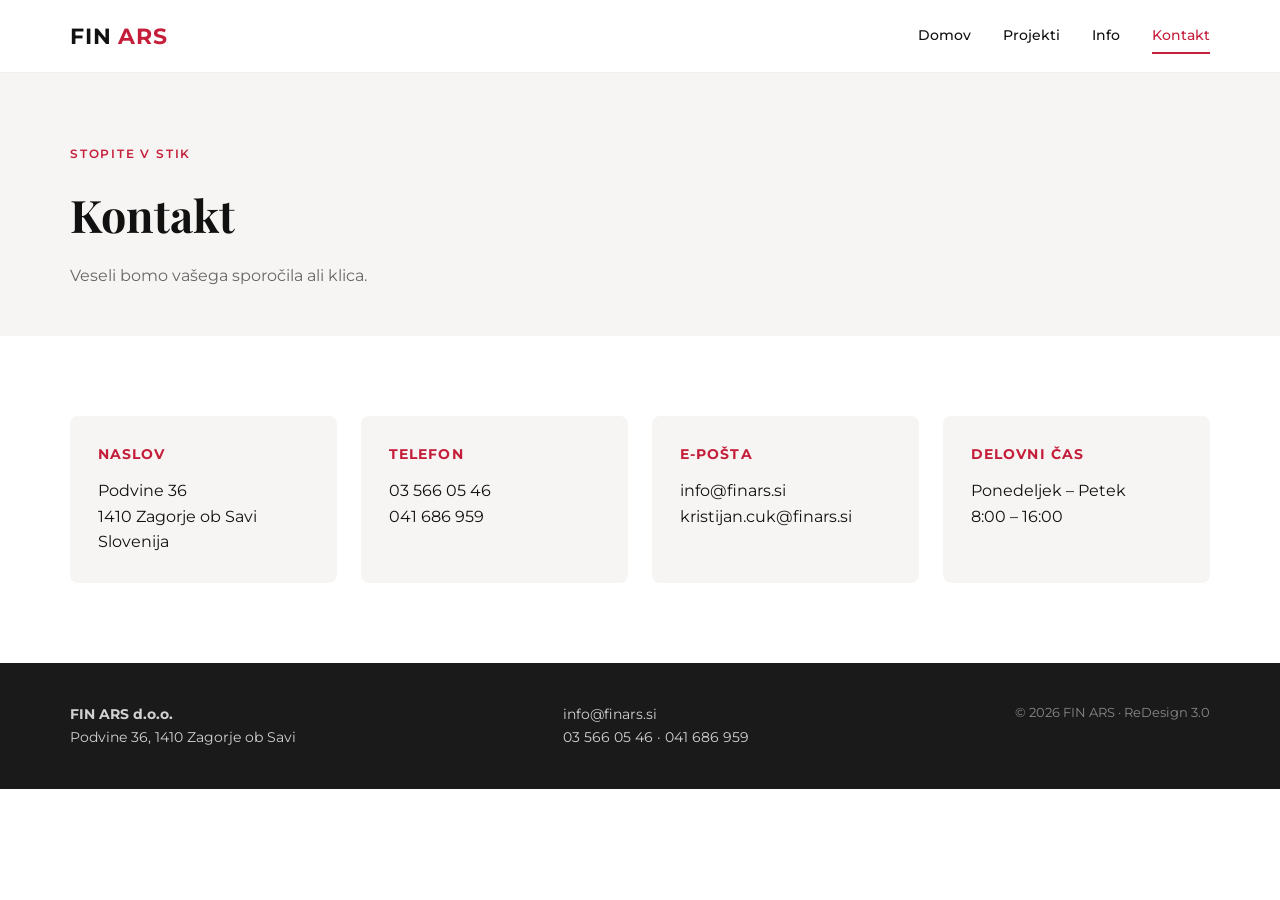
==== kontakt.html @ 06770426 "FIN ARS ReDesign 3.0 – Projekti z zoom, opisi in sodobnim dizajnom" ====
<!DOCTYPE html>
<html lang="sl">
<head>
  <meta charset="UTF-8">
  <meta name="viewport" content="width=device-width, initial-scale=1.0">
  <title>Kontakt | FIN ARS</title>
  <link rel="stylesheet" href="styles.css">
  <link href="https://fonts.googleapis.com/css2?family=Montserrat:wght@300;400;500;600;700&family=Playfair+Display:wght@500;600&display=swap" rel="stylesheet">
</head>
<body>
  <header class="site-header">
    <div class="container header-inner">
      <a href="index.html" class="logo">FIN <span>ARS</span></a>
      <nav class="main-nav" id="mainNav">
        <a href="index.html">Domov</a>
        <a href="projekti.html">Projekti</a>
        <a href="info.html">Info</a>
        <a href="kontakt.html" class="active">Kontakt</a>
      </nav>
      <button class="nav-toggle" id="navToggle" aria-label="Meni">☰</button>
    </div>
  </header>

  <section class="page-hero">
    <div class="container">
      <p class="hero-eyebrow">Stopite v stik</p>
      <h1>Kontakt</h1>
      <p class="page-lead">Veseli bomo vašega sporočila ali klica.</p>
    </div>
  </section>

  <section class="section">
    <div class="container contact-grid">
      <div class="contact-card">
        <h3>Naslov</h3>
        <p>Podvine 36<br>1410 Zagorje ob Savi<br>Slovenija</p>
      </div>
      <div class="contact-card">
        <h3>Telefon</h3>
        <p><a href="tel:+38635660546">03 566 05 46</a><br>
        <a href="tel:+38641686959">041 686 959</a></p>
      </div>
      <div class="contact-card">
        <h3>E-pošta</h3>
        <p><a href="mailto:info@finars.si">info@finars.si</a><br>
        <a href="mailto:kristijan.cuk@finars.si">kristijan.cuk@finars.si</a></p>
      </div>
      <div class="contact-card">
        <h3>Delovni čas</h3>
        <p>Ponedeljek – Petek<br>8:00 – 16:00</p>
      </div>
    </div>
  </section>

  <footer class="site-footer">
    <div class="container footer-inner">
      <div><strong>FIN ARS d.o.o.</strong><br>Podvine 36, 1410 Zagorje ob Savi</div>
      <div><a href="mailto:info@finars.si">info@finars.si</a><br>03 566 05 46 · 041 686 959</div>
      <div class="footer-note">© 2026 FIN ARS · ReDesign 3.0</div>
    </div>
  </footer>
  <script src="script.js"></script>
</body>
</html>
---- styles.css ----
:root {
  --red: #c41e3a;
  --red-dark: #9a1830;
  --black: #111;
  --dark: #1a1a1a;
  --gray: #666;
  --light: #f7f5f3;
  --white: #fff;
  --font: 'Montserrat', system-ui, sans-serif;
  --serif: 'Playfair Display', Georgia, serif;
}

* { box-sizing: border-box; margin: 0; padding: 0; }

body {
  font-family: var(--font);
  color: var(--black);
  background: var(--white);
  line-height: 1.6;
  overflow-x: hidden;
}

a { color: inherit; text-decoration: none; }
img { max-width: 100%; display: block; }

.container {
  width: min(1140px, 92%);
  margin: 0 auto;
}
.narrow { width: min(720px, 92%); }

/* Header */
.site-header {
  position: fixed;
  top: 0; left: 0; right: 0;
  z-index: 100;
  background: rgba(255,255,255,0.95);
  backdrop-filter: blur(10px);
  border-bottom: 1px solid rgba(0,0,0,0.06);
}
.header-inner {
  display: flex;
  align-items: center;
  justify-content: space-between;
  height: 72px;
}
.logo {
  font-weight: 700;
  font-size: 1.35rem;
  letter-spacing: 0.04em;
}
.logo span { color: var(--red); }

.main-nav {
  display: flex;
  gap: 2rem;
}
.main-nav a {
  font-size: 0.9rem;
  font-weight: 500;
  position: relative;
  transition: color 0.2s;
}
.main-nav a:hover,
.main-nav a.active { color: var(--red); }
.main-nav a.active::after {
  content: '';
  position: absolute;
  bottom: -6px; left: 0; right: 0;
  height: 2px;
  background: var(--red);
}

.nav-toggle {
  display: none;
  background: none;
  border: none;
  font-size: 1.5rem;
  cursor: pointer;
}

/* Hero */
.hero {
  position: relative;
  min-height: 100vh;
  display: flex;
  align-items: center;
  color: var(--white);
  overflow: hidden;
}
.hero-bg {
  position: absolute;
  inset: 0;
  background-size: cover;
  background-position: center;
  transition: opacity 1.2s ease;
  animation: heroFade 18s infinite;
}
.hero-overlay {
  position: absolute;
  inset: 0;
  background: linear-gradient(135deg, rgba(0,0,0,0.65) 0%, rgba(196,30,58,0.35) 100%);
}
.hero-content {
  position: relative;
  z-index: 2;
  padding: 6rem 0 4rem;
}
.hero-eyebrow, .page-hero .hero-eyebrow {
  text-transform: uppercase;
  letter-spacing: 0.15em;
  font-size: 0.75rem;
  font-weight: 600;
  color: var(--red);
  margin-bottom: 1rem;
}
.hero h1 {
  font-family: var(--serif);
  font-size: clamp(2.4rem, 5vw, 3.8rem);
  font-weight: 600;
  line-height: 1.15;
  margin-bottom: 1.25rem;
  max-width: 16ch;
}
.hero-lead {
  font-size: 1.1rem;
  max-width: 36ch;
  opacity: 0.9;
  margin-bottom: 2rem;
}
.hero-actions { display: flex; gap: 1rem; flex-wrap: wrap; }

/* Buttons */
.btn {
  display: inline-flex;
  align-items: center;
  padding: 0.85rem 1.6rem;
  font-size: 0.9rem;
  font-weight: 600;
  border-radius: 4px;
  transition: all 0.25s;
  cursor: pointer;
  border: 2px solid transparent;
}
.btn-primary {
  background: var(--red);
  color: var(--white);
}
.btn-primary:hover { background: var(--red-dark); }
.btn-outline {
  border-color: var(--white);
  color: var(--white);
}
.btn-outline:hover { background: var(--white); color: var(--black); }

/* Page hero */
.page-hero {
  padding: 9rem 0 3rem;
  background: var(--light);
}
.page-hero h1 {
  font-family: var(--serif);
  font-size: clamp(2rem, 4vw, 2.8rem);
  margin-bottom: 0.75rem;
}
.page-lead { color: var(--gray); max-width: 50ch; }

/* Sections */
.section { padding: 5rem 0; }
.section-header {
  text-align: center;
  margin-bottom: 3rem;
}
.section-header h2 {
  font-family: var(--serif);
  font-size: 2rem;
  margin-bottom: 0.5rem;
}
.section-header p { color: var(--gray); }

/* Cards */
.cards-grid {
  display: grid;
  grid-template-columns: repeat(auto-fit, minmax(240px, 1fr));
  gap: 1.5rem;
}
.card {
  background: var(--light);
  padding: 1.75rem;
  border-radius: 8px;
  transition: transform 0.25s, box-shadow 0.25s;
}
.card:hover {
  transform: translateY(-4px);
  box-shadow: 0 12px 30px rgba(0,0,0,0.08);
}
.card-icon { font-size: 1.75rem; margin-bottom: 0.75rem; }
.card h3 { font-size: 1.05rem; margin-bottom: 0.5rem; }
.card p { font-size: 0.9rem; color: var(--gray); }

/* CTA */
.cta {
  background: var(--dark);
  color: var(--white);
  text-align: center;
}
.cta h2 { font-family: var(--serif); font-size: 1.9rem; margin-bottom: 0.75rem; }
.cta p { opacity: 0.85; margin-bottom: 1.5rem; }

/* Projects */
.projects-section { padding-top: 2rem; }
.project-block {
  display: grid;
  grid-template-columns: 1.1fr 1fr;
  gap: 3rem;
  align-items: start;
  margin-bottom: 5rem;
  padding-bottom: 4rem;
  border-bottom: 1px solid rgba(0,0,0,0.08);
}
.project-block.reverse { direction: rtl; }
.project-block.reverse > * { direction: ltr; }

.project-gallery {
  display: grid;
  gap: 0.75rem;
}
.project-gallery img {
  width: 100%;
  height: 280px;
  object-fit: cover;
  border-radius: 6px;
  cursor: zoom-in;
  transition: transform 0.3s, box-shadow 0.3s;
}
.project-gallery img:hover {
  transform: scale(1.02);
  box-shadow: 0 10px 30px rgba(0,0,0,0.15);
}

.project-year {
  display: inline-block;
  font-size: 0.75rem;
  font-weight: 600;
  text-transform: uppercase;
  letter-spacing: 0.1em;
  color: var(--red);
  margin-bottom: 0.5rem;
}
.project-info h2 {
  font-family: var(--serif);
  font-size: 1.7rem;
  margin-bottom: 0.4rem;
}
.project-meta {
  font-size: 0.85rem;
  color: var(--gray);
  margin-bottom: 1rem;
}
.project-info p { margin-bottom: 0.85rem; font-size: 0.95rem; }
.project-specs {
  list-style: none;
  margin: 1.25rem 0;
  padding: 1rem 0;
  border-top: 1px solid rgba(0,0,0,0.08);
  border-bottom: 1px solid rgba(0,0,0,0.08);
}
.project-specs li {
  font-size: 0.9rem;
  padding: 0.25rem 0;
}
.note {
  font-size: 0.8rem !important;
  color: var(--gray);
  font-style: italic;
  margin-top: 1rem !important;
}

.projects-note {
  background: var(--light);
  padding: 2rem;
  border-radius: 8px;
  margin-top: 1rem;
}
.projects-note h3 { margin-bottom: 0.75rem; font-size: 1.1rem; }
.projects-note p { font-size: 0.9rem; color: var(--gray); margin-bottom: 0.5rem; }

/* Info */
.info-list {
  list-style: none;
  margin: 1rem 0 0;
}
.info-list li {
  padding: 0.5rem 0 0.5rem 1.5rem;
  position: relative;
  border-bottom: 1px solid rgba(0,0,0,0.05);
}
.info-list li::before {
  content: '▸';
  position: absolute;
  left: 0;
  color: var(--red);
}
.info-table {
  width: 100%;
  border-collapse: collapse;
  margin-top: 1rem;
  font-size: 0.95rem;
}
.info-table th, .info-table td {
  padding: 0.65rem 0.5rem;
  border-bottom: 1px solid rgba(0,0,0,0.08);
  text-align: left;
}
.info-table th {
  width: 140px;
  color: var(--gray);
  font-weight: 500;
}

/* Contact */
.contact-grid {
  display: grid;
  grid-template-columns: repeat(auto-fit, minmax(220px, 1fr));
  gap: 1.5rem;
}
.contact-card {
  background: var(--light);
  padding: 1.75rem;
  border-radius: 8px;
}
.contact-card h3 {
  font-size: 0.85rem;
  text-transform: uppercase;
  letter-spacing: 0.08em;
  color: var(--red);
  margin-bottom: 0.75rem;
}
.contact-card a:hover { color: var(--red); }

/* Footer */
.site-footer {
  background: var(--dark);
  color: rgba(255,255,255,0.8);
  padding: 2.5rem 0;
  font-size: 0.9rem;
}
.footer-inner {
  display: flex;
  flex-wrap: wrap;
  gap: 2rem;
  justify-content: space-between;
  align-items: flex-start;
}
.footer-inner a:hover { color: var(--white); }
.footer-note { opacity: 0.6; font-size: 0.8rem; }

/* Lightbox / Zoom */
.lightbox {
  position: fixed;
  inset: 0;
  z-index: 1000;
  background: rgba(0,0,0,0.92);
  display: flex;
  align-items: center;
  justify-content: center;
  opacity: 0;
  visibility: hidden;
  transition: opacity 0.3s, visibility 0.3s;
  cursor: zoom-out;
}
.lightbox.open {
  opacity: 1;
  visibility: visible;
}
.lightbox img {
  max-width: 92vw;
  max-height: 90vh;
  object-fit: contain;
  border-radius: 4px;
  box-shadow: 0 20px 60px rgba(0,0,0,0.5);
  transform: scale(0.92);
  transition: transform 0.3s;
}
.lightbox.open img { transform: scale(1); }
.lightbox-close {
  position: absolute;
  top: 1.25rem;
  right: 1.5rem;
  background: none;
  border: none;
  color: var(--white);
  font-size: 2.5rem;
  cursor: pointer;
  line-height: 1;
  opacity: 0.8;
}
.lightbox-close:hover { opacity: 1; }

/* Responsive */
@media (max-width: 800px) {
  .main-nav {
    position: fixed;
    top: 72px;
    left: 0; right: 0;
    background: var(--white);
    flex-direction: column;
    padding: 1.5rem;
    gap: 1rem;
    border-bottom: 1px solid rgba(0,0,0,0.08);
    transform: translateY(-120%);
    opacity: 0;
    transition: all 0.3s;
  }
  .main-nav.open {
    transform: translateY(0);
    opacity: 1;
  }
  .nav-toggle { display: block; }

  .project-block,
  .project-block.reverse {
    grid-template-columns: 1fr;
    direction: ltr;
    gap: 1.5rem;
  }
  .project-gallery img { height: 220px; }
}

@keyframes heroFade {
  0%, 20% { background-image: url('https://images.unsplash.com/photo-1600585154340-be6161a56a0c?w=1600&q=80'); }
  25%, 45% { background-image: url('https://images.unsplash.com/photo-1600607687939-ce8a6c25118c?w=1600&q=80'); }
  50%, 70% { background-image: url('https://images.unsplash.com/photo-1600566753190-17f0baa2a6c3?w=1600&q=80'); }
  75%, 100% { background-image: url('https://images.unsplash.com/photo-1486406146926-c627a92ad1ab?w=1600&q=80'); }
}
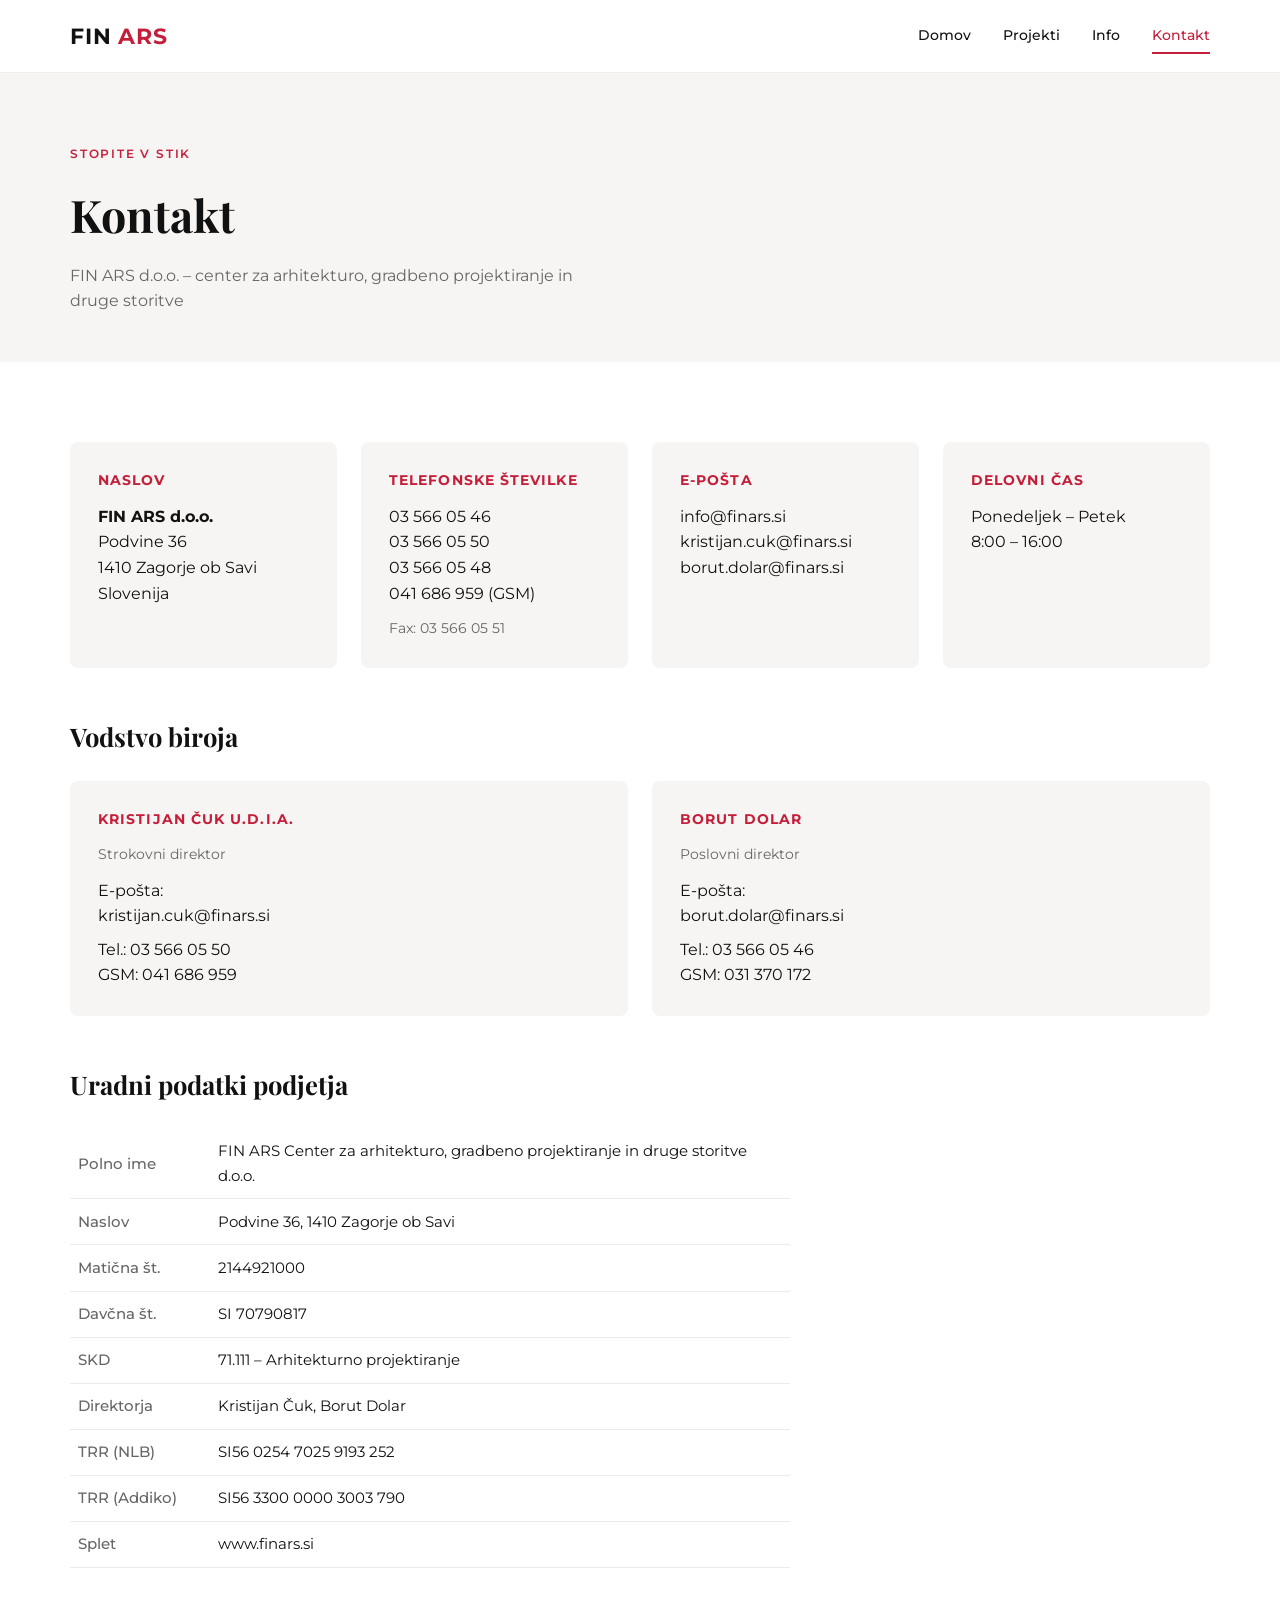
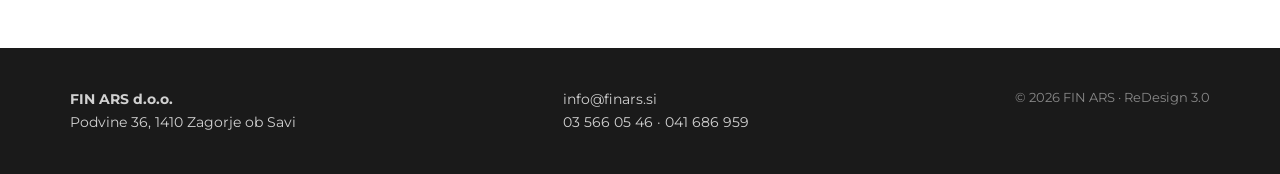
==== commit d043bda4: "Kontakt: Borut Dolar, Kristijan Čuk, vsi telefoni, e-pošte, TRR in uradni podatki" ====
--- a/kontakt.html
+++ b/kontakt.html
@@ -25,29 +25,92 @@
     <div class="container">
       <p class="hero-eyebrow">Stopite v stik</p>
       <h1>Kontakt</h1>
-      <p class="page-lead">Veseli bomo vašega sporočila ali klica.</p>
+      <p class="page-lead">FIN ARS d.o.o. – center za arhitekturo, gradbeno projektiranje in druge storitve</p>
     </div>
   </section>
 
   <section class="section">
-    <div class="container contact-grid">
-      <div class="contact-card">
-        <h3>Naslov</h3>
-        <p>Podvine 36<br>1410 Zagorje ob Savi<br>Slovenija</p>
+    <div class="container">
+      <div class="contact-grid" style="margin-bottom: 3rem;">
+        <div class="contact-card">
+          <h3>Naslov</h3>
+          <p>
+            <strong>FIN ARS d.o.o.</strong><br>
+            Podvine 36<br>
+            1410 Zagorje ob Savi<br>
+            Slovenija
+          </p>
+        </div>
+        <div class="contact-card">
+          <h3>Telefonske številke</h3>
+          <p>
+            <a href="tel:+38635660546">03 566 05 46</a><br>
+            <a href="tel:+38635660550">03 566 05 50</a><br>
+            <a href="tel:+38635660548">03 566 05 48</a><br>
+            <a href="tel:+38641686959">041 686 959</a> (GSM)
+          </p>
+          <p style="margin-top:0.75rem;font-size:0.85rem;color:var(--gray);">
+            Fax: 03 566 05 51
+          </p>
+        </div>
+        <div class="contact-card">
+          <h3>E-pošta</h3>
+          <p>
+            <a href="mailto:info@finars.si">info@finars.si</a><br>
+            <a href="mailto:kristijan.cuk@finars.si">kristijan.cuk@finars.si</a><br>
+            <a href="mailto:borut.dolar@finars.si">borut.dolar@finars.si</a>
+          </p>
+        </div>
+        <div class="contact-card">
+          <h3>Delovni čas</h3>
+          <p>
+            Ponedeljek – Petek<br>
+            8:00 – 16:00
+          </p>
+        </div>
       </div>
-      <div class="contact-card">
-        <h3>Telefon</h3>
-        <p><a href="tel:+38635660546">03 566 05 46</a><br>
-        <a href="tel:+38641686959">041 686 959</a></p>
+
+      <h2 style="font-family:var(--serif);font-size:1.6rem;margin-bottom:1.5rem;">Vodstvo biroja</h2>
+      <div class="contact-grid" style="margin-bottom: 3rem;">
+        <div class="contact-card">
+          <h3>Kristijan Čuk u.d.i.a.</h3>
+          <p style="font-size:0.9rem;color:var(--gray);margin-bottom:0.75rem;">Strokovni direktor</p>
+          <p>
+            E-pošta:<br>
+            <a href="mailto:kristijan.cuk@finars.si">kristijan.cuk@finars.si</a>
+          </p>
+          <p style="margin-top:0.5rem;">
+            Tel.: <a href="tel:+38635660550">03 566 05 50</a><br>
+            GSM: <a href="tel:+38641686959">041 686 959</a>
+          </p>
+        </div>
+        <div class="contact-card">
+          <h3>Borut Dolar</h3>
+          <p style="font-size:0.9rem;color:var(--gray);margin-bottom:0.75rem;">Poslovni direktor</p>
+          <p>
+            E-pošta:<br>
+            <a href="mailto:borut.dolar@finars.si">borut.dolar@finars.si</a>
+          </p>
+          <p style="margin-top:0.5rem;">
+            Tel.: <a href="tel:+38635660546">03 566 05 46</a><br>
+            GSM: <a href="tel:+38631370172">031 370 172</a>
+          </p>
+        </div>
       </div>
-      <div class="contact-card">
-        <h3>E-pošta</h3>
-        <p><a href="mailto:info@finars.si">info@finars.si</a><br>
-        <a href="mailto:kristijan.cuk@finars.si">kristijan.cuk@finars.si</a></p>
-      </div>
-      <div class="contact-card">
-        <h3>Delovni čas</h3>
-        <p>Ponedeljek – Petek<br>8:00 – 16:00</p>
+
+      <h2 style="font-family:var(--serif);font-size:1.6rem;margin-bottom:1.5rem;">Uradni podatki podjetja</h2>
+      <div class="narrow" style="width:min(720px,100%);">
+        <table class="info-table">
+          <tr><th>Polno ime</th><td>FIN ARS Center za arhitekturo, gradbeno projektiranje in druge storitve d.o.o.</td></tr>
+          <tr><th>Naslov</th><td>Podvine 36, 1410 Zagorje ob Savi</td></tr>
+          <tr><th>Matična št.</th><td>2144921000</td></tr>
+          <tr><th>Davčna št.</th><td>SI 70790817</td></tr>
+          <tr><th>SKD</th><td>71.111 – Arhitekturno projektiranje</td></tr>
+          <tr><th>Direktorja</th><td>Kristijan Čuk, Borut Dolar</td></tr>
+          <tr><th>TRR (NLB)</th><td>SI56 0254 7025 9193 252</td></tr>
+          <tr><th>TRR (Addiko)</th><td>SI56 3300 0000 3003 790</td></tr>
+          <tr><th>Splet</th><td><a href="https://www.finars.si" target="_blank" rel="noopener">www.finars.si</a></td></tr>
+        </table>
       </div>
     </div>
   </section>
--- a/styles.css
+++ b/styles.css
@@ -88,22 +88,32 @@
   color: var(--white);
   overflow: hidden;
 }
-.hero-bg {
+.hero-slides {
+  position: absolute;
+  inset: 0;
+}
+.hero-slide {
   position: absolute;
   inset: 0;
   background-size: cover;
   background-position: center;
-  transition: opacity 1.2s ease;
-  animation: heroFade 18s infinite;
+  opacity: 0;
+  transition: opacity 1.8s ease-in-out;
+  will-change: opacity;
+}
+.hero-slide.active {
+  opacity: 1;
+  z-index: 1;
 }
 .hero-overlay {
   position: absolute;
   inset: 0;
+  z-index: 2;
   background: linear-gradient(135deg, rgba(0,0,0,0.65) 0%, rgba(196,30,58,0.35) 100%);
 }
 .hero-content {
   position: relative;
-  z-index: 2;
+  z-index: 3;
   padding: 6rem 0 4rem;
 }
 .hero-eyebrow, .page-hero .hero-eyebrow {
@@ -426,10 +436,3 @@
   }
   .project-gallery img { height: 220px; }
 }
-
-@keyframes heroFade {
-  0%, 20% { background-image: url('https://images.unsplash.com/photo-1600585154340-be6161a56a0c?w=1600&q=80'); }
-  25%, 45% { background-image: url('https://images.unsplash.com/photo-1600607687939-ce8a6c25118c?w=1600&q=80'); }
-  50%, 70% { background-image: url('https://images.unsplash.com/photo-1600566753190-17f0baa2a6c3?w=1600&q=80'); }
-  75%, 100% { background-image: url('https://images.unsplash.com/photo-1486406146926-c627a92ad1ab?w=1600&q=80'); }
-}
